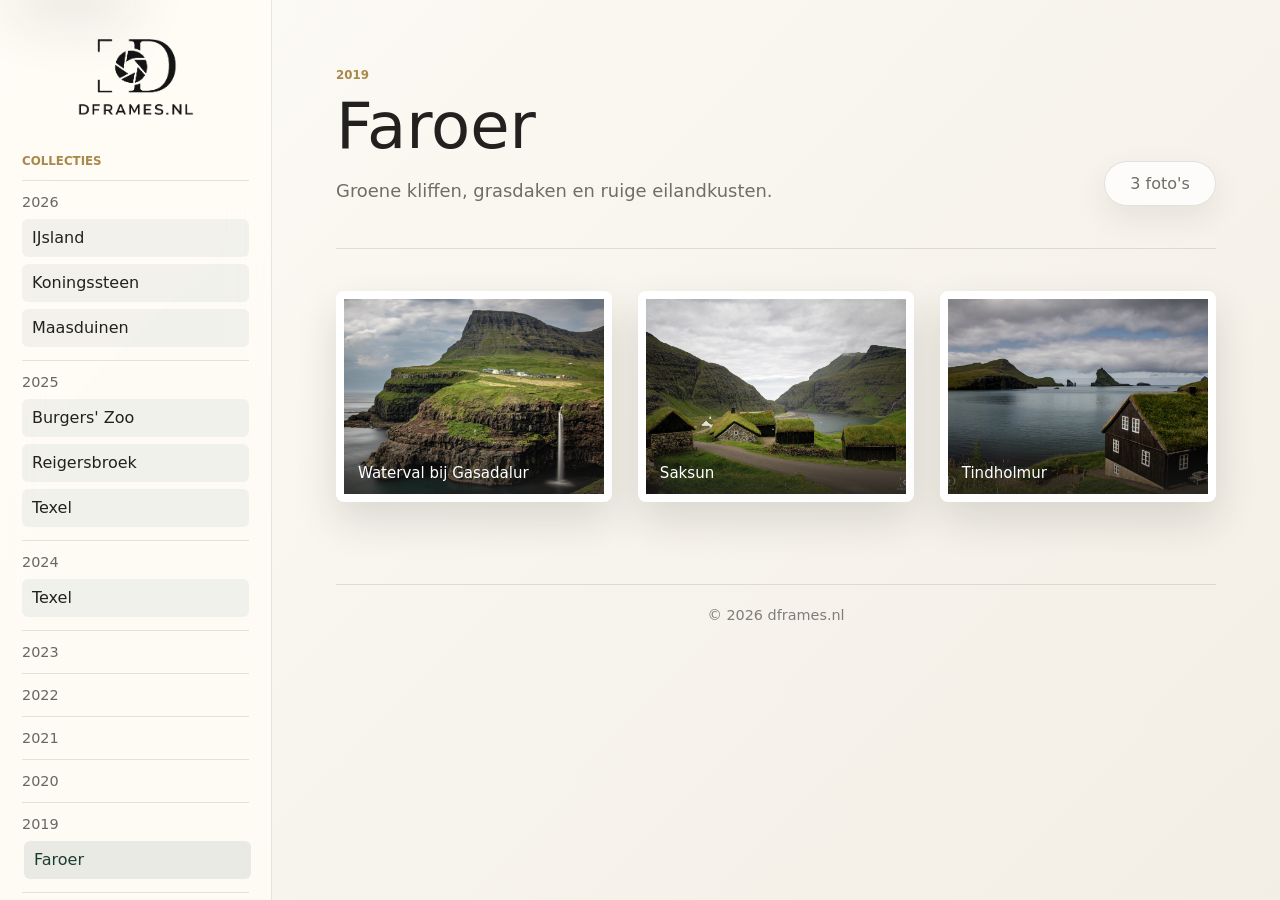
==== 2019/Faroer/index.html @ ef4f45d5 "24-5-2026" ====
<!doctype html>
<html lang="nl">
<head>
  <meta charset="utf-8">
  <meta name="viewport" content="width=device-width, initial-scale=1">
  <title>Faroer 2019 | DFRAMES.NL</title>
  <meta name="description" content="Fotoserie Faroer 2019 van DFRAMES.NL.">
  <link rel="icon" href="../../assets/favicon.ico" sizes="any">
  <link rel="icon" href="../../assets/favicon-32.png" type="image/png">
  <link rel="apple-touch-icon" href="../../assets/apple-touch-icon.png">
  <link rel="preload" href="../../assets/dframes-logo-clean.png" as="image">
  <link rel="stylesheet" href="../../styles.css">
</head>
<body data-base-path="../../" data-page="gallery" data-year="2019" data-subject="faroer">
  <a class="skip-link" href="#inhoud">Naar inhoud</a>

  <aside class="site-sidebar" aria-label="Hoofdmenu">
    <a class="brand" href="../../index.html" aria-label="DFRAMES.NL home">
      <img src="../../assets/dframes-logo-clean.png" alt="DFRAMES.NL" draggable="false">
    </a>
    <button class="menu-toggle" type="button" aria-expanded="false" aria-controls="collections-menu" aria-label="Collecties openen" data-menu-toggle>
      <span aria-hidden="true"></span>
    </button>
    <nav class="year-nav" id="collections-menu" aria-label="Fotocollecties">
      <div class="nav-kicker">Collecties</div>
      <ul class="nav-years" data-nav-years></ul>
    </nav>
  </aside>

  <main class="site-main" id="inhoud">
    <section class="gallery-header" aria-labelledby="page-title">
      <div>
        <p class="eyebrow">2019</p>
        <h1 id="page-title">Faroer</h1>
        <p class="lead">Groene kliffen, grasdaken en ruige eilandkusten.</p>
      </div>
      <div class="gallery-count" data-gallery-count>0 foto's</div>
    </section>

    <section class="gallery-shell" aria-label="Foto's Faroer">
      <div class="gallery-grid" data-gallery-grid></div>
    </section>

    <footer class="site-footer">
      &copy; <span data-current-year>2026</span> dframes.nl
    </footer>
  </main>

  <div class="lightbox" data-lightbox hidden>
    <button class="lightbox__close" type="button" data-lightbox-close aria-label="Sluiten">&times;</button>
    <button class="lightbox__nav lightbox__nav--prev" type="button" data-lightbox-prev aria-label="Vorige foto">&lsaquo;</button>
    <button class="lightbox__stage protected-media" type="button" data-lightbox-close aria-label="Foto sluiten">
      <img src="" alt="" draggable="false" data-lightbox-image>
    </button>
    <button class="lightbox__nav lightbox__nav--next" type="button" data-lightbox-next aria-label="Volgende foto">&rsaquo;</button>
    <p class="lightbox__caption" data-lightbox-caption></p>
  </div>

  <script src="../../site-data.js"></script>
  <script src="../../script.js"></script>
</body>
</html>
---- styles.css ----
﻿:root {
  color-scheme: light;
  --ink: #22211f;
  --muted: #706d66;
  --paper: #f3efe7;
  --panel: rgba(255, 255, 255, 0.86);
  --line: rgba(34, 33, 31, 0.12);
  --accent: #607f73;
  --accent-soft: rgba(96, 127, 115, 0.13);
  --warm: #a8894b;
  --shadow: 0 22px 60px rgba(34, 33, 31, 0.12);
}

* {
  box-sizing: border-box;
}

html {
  min-height: 100%;
  background: var(--paper);
}

body {
  min-height: 100%;
  margin: 0;
  background:
    linear-gradient(135deg, rgba(255, 253, 248, 0.9), rgba(243, 239, 231, 0.94)),
    linear-gradient(90deg, rgba(96, 127, 115, 0.07), rgba(168, 137, 75, 0.12));
  color: var(--ink);
  font-family: ui-sans-serif, system-ui, -apple-system, BlinkMacSystemFont, "Segoe UI", sans-serif;
  font-weight: 400;
  letter-spacing: 0;
}

body.has-lightbox {
  overflow: hidden;
}

a {
  color: inherit;
  text-decoration: none;
}

img {
  display: block;
  max-width: 100%;
  -webkit-user-drag: none;
  user-select: none;
}

button {
  font: inherit;
}

.skip-link {
  position: fixed;
  top: 12px;
  left: 12px;
  z-index: 100;
  transform: translateY(-140%);
  border-radius: 4px;
  background: #fff;
  color: var(--ink);
  padding: 10px 12px;
  box-shadow: var(--shadow);
}

.skip-link:focus {
  transform: translateY(0);
}

.site-sidebar {
  position: fixed;
  inset: 0 auto 0 0;
  z-index: 20;
  width: 272px;
  overflow-y: auto;
  background: rgba(255, 252, 246, 0.82);
  border-right: 1px solid rgba(34, 33, 31, 0.1);
  color: var(--ink);
  padding: 28px 22px;
  backdrop-filter: blur(18px);
}

.brand {
  display: block;
  width: 132px;
  margin: 0 auto;
}

.brand img {
  width: 100%;
  height: auto;
}

.menu-toggle {
  display: none;
}

.year-nav {
  margin-top: 28px;
}

.nav-kicker,
.eyebrow {
  margin: 0 0 12px;
  color: var(--warm);
  font-size: 0.74rem;
  font-weight: 600;
  letter-spacing: 0;
  text-transform: uppercase;
}

.nav-years,
.nav-subjects {
  margin: 0;
  padding: 0;
  list-style: none;
}

.nav-year {
  padding: 13px 0;
  border-top: 1px solid var(--line);
}

.nav-year:last-child {
  border-bottom: 1px solid var(--line);
}

.nav-year__label {
  color: rgba(34, 33, 31, 0.68);
  font-size: 0.9rem;
  font-weight: 500;
}

.nav-subjects {
  display: grid;
  gap: 7px;
  margin-top: 9px;
}

.nav-subjects:empty {
  display: none;
}

.nav-subjects a {
  display: flex;
  align-items: center;
  min-height: 38px;
  border-radius: 6px;
  padding: 8px 10px;
  color: var(--ink);
  background: rgba(96, 127, 115, 0.08);
  transition: background 180ms ease, color 180ms ease, transform 180ms ease;
}

.nav-subjects a:hover,
.nav-subjects a:focus-visible,
.nav-subjects a.is-active {
  background: var(--accent-soft);
  color: #1b3c32;
  outline: none;
  transform: translateX(2px);
}

.site-main {
  min-height: 100vh;
  margin-left: 272px;
  padding: 38px clamp(24px, 5vw, 76px) 76px;
}

.home-hero {
  display: grid;
  justify-items: center;
  padding: 2px 0 26px;
  text-align: center;
  border-bottom: 1px solid var(--line);
}

.home-logo {
  width: min(260px, 56vw);
}

.home-logo img {
  width: 100%;
  height: auto;
}

.lead {
  max-width: 620px;
  margin: 0;
  color: var(--muted);
  font-size: clamp(1rem, 1.4vw, 1.18rem);
  line-height: 1.65;
}

.home-carousel-section,
.gallery-shell {
  padding-top: 42px;
}

.section-heading {
  display: flex;
  align-items: end;
  justify-content: space-between;
  gap: 24px;
  margin-bottom: 22px;
}

.section-heading h1,
.gallery-header h1 {
  margin: 0;
  font-size: clamp(2.4rem, 5vw, 5rem);
  font-weight: 500;
  line-height: 1;
}

.text-link {
  display: inline-flex;
  align-items: center;
  min-height: 40px;
  border: 1px solid var(--line);
  border-radius: 999px;
  background: rgba(255, 255, 255, 0.68);
  padding: 8px 16px;
  color: var(--accent);
  font-weight: 500;
  box-shadow: 0 12px 28px rgba(34, 33, 31, 0.07);
}

.text-link:hover,
.text-link:focus-visible {
  border-color: rgba(96, 127, 115, 0.35);
  background: #fff;
  outline: none;
}

.home-carousel {
  position: relative;
  width: min(920px, 100%);
  margin: 0 auto;
}

.carousel-viewport {
  overflow: hidden;
  border-radius: 8px;
}

.carousel-track {
  display: flex;
  transition: transform 700ms ease;
  will-change: transform;
}

.carousel-slide {
  position: relative;
  flex: 0 0 100%;
  display: block;
  border: 0;
  background: transparent;
  color: #fff;
  cursor: zoom-in;
  padding: 0;
  text-align: left;
}

.carousel-slide img {
  width: 100%;
  height: clamp(300px, 54vh, 540px);
  object-fit: contain;
  background: #fff;
  border: 8px solid #fff;
  border-radius: 8px;
  box-shadow: var(--shadow);
  pointer-events: none;
}

.carousel-caption {
  position: absolute;
  left: 26px;
  bottom: 24px;
  max-width: min(520px, calc(100% - 52px));
  border-radius: 999px;
  background: rgba(34, 33, 31, 0.58);
  padding: 10px 16px;
  font-size: 1rem;
  font-weight: 500;
  backdrop-filter: blur(12px);
}

.carousel-caption:empty {
  display: none;
}

.carousel-button {
  position: absolute;
  top: 50%;
  z-index: 5;
  display: grid;
  width: 46px;
  height: 46px;
  place-items: center;
  border: 1px solid rgba(255, 255, 255, 0.74);
  border-radius: 999px;
  background: rgba(255, 255, 255, 0.72);
  color: var(--ink);
  cursor: pointer;
  font-size: 2rem;
  line-height: 1;
  transform: translateY(-50%);
  box-shadow: 0 14px 34px rgba(34, 33, 31, 0.14);
}

.carousel-button:hover,
.carousel-button:focus-visible {
  background: #fff;
  outline: none;
}

.carousel-button--prev {
  left: 18px;
}

.carousel-button--next {
  right: 18px;
}

.carousel-dots {
  display: flex;
  justify-content: center;
  gap: 8px;
  margin-top: 16px;
}

.carousel-dot {
  width: 9px;
  height: 9px;
  border: 0;
  border-radius: 999px;
  background: rgba(34, 33, 31, 0.22);
  padding: 0;
  cursor: pointer;
}

.carousel-dot.is-active {
  width: 28px;
  background: var(--accent);
}

.gallery-header {
  display: grid;
  grid-template-columns: minmax(0, 1fr) auto;
  align-items: end;
  gap: 24px;
  padding: 30px 0 42px;
  border-bottom: 1px solid var(--line);
}

.gallery-header .lead {
  margin-top: 18px;
}

.gallery-count {
  min-width: 112px;
  border: 1px solid var(--line);
  border-radius: 999px;
  background: rgba(255, 255, 255, 0.72);
  padding: 12px 16px;
  color: var(--muted);
  font-weight: 500;
  text-align: center;
  box-shadow: 0 12px 30px rgba(34, 33, 31, 0.08);
}

.site-footer {
  margin-top: clamp(46px, 7vw, 82px);
  border-top: 1px solid var(--line);
  padding-top: 22px;
  color: rgba(34, 33, 31, 0.56);
  font-size: 0.9rem;
  text-align: center;
}

.gallery-grid {
  display: grid;
  grid-template-columns: repeat(auto-fit, minmax(260px, 1fr));
  gap: clamp(16px, 2vw, 28px);
}

.photo-card {
  position: relative;
  display: block;
  width: 100%;
  overflow: hidden;
  border: 8px solid #fff;
  border-radius: 8px;
  background: #fff;
  padding: 0;
  cursor: zoom-in;
  box-shadow: 0 18px 42px rgba(34, 33, 31, 0.14);
  transition: transform 200ms ease, box-shadow 200ms ease;
}

.photo-card::before {
  content: "";
  display: block;
  aspect-ratio: 4 / 3;
}

.photo-card img {
  position: absolute;
  inset: 0;
  width: 100%;
  height: 100%;
  object-fit: cover;
  pointer-events: none;
}

.photo-card:hover,
.photo-card:focus-visible {
  transform: translateY(-3px);
  box-shadow: 0 24px 60px rgba(34, 33, 31, 0.18);
  outline: none;
}

.photo-card__guard {
  position: absolute;
  inset: 0;
  z-index: 1;
}

.photo-card__caption {
  position: absolute;
  inset: auto 0 0;
  z-index: 2;
  display: block;
  min-height: 52px;
  padding: 26px 14px 12px;
  background: linear-gradient(180deg, transparent, rgba(34, 33, 31, 0.62));
  color: #fff;
  font-size: 0.94rem;
  font-weight: 500;
  text-align: left;
}

.photo-card__caption:empty {
  display: none;
}

.empty-gallery {
  grid-column: 1 / -1;
  display: grid;
  min-height: 260px;
  place-items: center;
  gap: 8px;
  border: 1px dashed rgba(34, 33, 31, 0.2);
  border-radius: 8px;
  background: rgba(255, 255, 255, 0.64);
  color: var(--muted);
  text-align: center;
}

.empty-gallery strong {
  color: var(--ink);
  font-size: 1.18rem;
  font-weight: 500;
}

.lightbox[hidden] {
  display: none;
}

.lightbox {
  position: fixed;
  inset: 0;
  z-index: 60;
  display: grid;
  grid-template-rows: 1fr auto;
  place-items: center;
  gap: 18px;
  background: rgba(20, 20, 20, 0.86);
  padding: clamp(18px, 4vw, 48px);
}

.lightbox__stage {
  display: grid;
  width: auto;
  max-width: calc(100vw - 36px);
  max-height: 78vh;
  border: 0;
  background: transparent;
  padding: 0;
  cursor: zoom-out;
}

.lightbox__stage img {
  width: auto;
  max-width: min(1120px, calc(100vw - 36px));
  max-height: calc(78vh - 16px);
  object-fit: contain;
  border: 6px solid #fff;
  border-radius: 8px;
  background: #fff;
  box-shadow: 0 30px 120px rgba(0, 0, 0, 0.38);
  pointer-events: none;
}

.lightbox__caption {
  min-height: 1.4em;
  margin: 0;
  color: rgba(255, 255, 255, 0.86);
  font-weight: 500;
}

.lightbox__close {
  position: fixed;
  top: 18px;
  right: 18px;
  z-index: 70;
  display: grid;
  width: 44px;
  height: 44px;
  place-items: center;
  border: 1px solid rgba(255, 255, 255, 0.22);
  border-radius: 50%;
  background: rgba(255, 255, 255, 0.12);
  color: #fff;
  cursor: pointer;
  font-size: 1.8rem;
  line-height: 1;
}

.lightbox__nav {
  position: fixed;
  top: 50%;
  z-index: 70;
  display: grid;
  width: 54px;
  height: 54px;
  place-items: center;
  border: 1px solid rgba(255, 255, 255, 0.32);
  border-radius: 50%;
  background: rgba(255, 255, 255, 0.16);
  color: #fff;
  cursor: pointer;
  font-size: 2.6rem;
  line-height: 1;
  transform: translateY(-50%);
}

.lightbox__nav:hover,
.lightbox__nav:focus-visible {
  background: rgba(255, 255, 255, 0.28);
  outline: none;
}

.lightbox__nav--prev {
  left: clamp(16px, 4vw, 42px);
}

.lightbox__nav--next {
  right: clamp(16px, 4vw, 42px);
}

@media (max-width: 980px) {
  .site-sidebar {
    position: sticky;
    top: 0;
    display: grid;
    grid-template-columns: 44px minmax(0, 1fr) 44px;
    align-items: center;
    gap: 10px;
    width: auto;
    max-height: none;
    padding: 12px 16px;
    border-right: 0;
    border-bottom: 1px solid rgba(34, 33, 31, 0.1);
  }

  .brand {
    grid-column: 2;
    width: 104px;
    max-width: 42vw;
  }

  .menu-toggle {
    display: grid;
    grid-column: 3;
    width: 42px;
    height: 42px;
    place-items: center;
    justify-self: end;
    border: 1px solid var(--line);
    border-radius: 50%;
    background: rgba(255, 255, 255, 0.62);
    color: var(--ink);
    cursor: pointer;
  }

  .menu-toggle:hover,
  .menu-toggle:focus-visible {
    background: #fff;
    outline: none;
  }

  .menu-toggle span,
  .menu-toggle span::before,
  .menu-toggle span::after {
    display: block;
    width: 20px;
    height: 2px;
    border-radius: 999px;
    background: currentColor;
    transition: transform 180ms ease, opacity 180ms ease;
  }

  .menu-toggle span {
    position: relative;
  }

  .menu-toggle span::before,
  .menu-toggle span::after {
    content: "";
    position: absolute;
    left: 0;
  }

  .menu-toggle span::before {
    transform: translateY(-7px);
  }

  .menu-toggle span::after {
    transform: translateY(7px);
  }

  .site-sidebar.is-menu-open .menu-toggle span {
    background: transparent;
  }

  .site-sidebar.is-menu-open .menu-toggle span::before {
    transform: rotate(45deg);
  }

  .site-sidebar.is-menu-open .menu-toggle span::after {
    transform: rotate(-45deg);
  }

  .site-sidebar.is-menu-open {
    max-height: 100svh;
  }

  .year-nav {
    display: none;
    grid-column: 1 / -1;
    width: 100%;
    margin-top: 4px;
    padding-top: 12px;
    border-top: 1px solid var(--line);
  }

  .site-sidebar.is-menu-open .year-nav {
    display: block;
  }

  .nav-years {
    display: grid;
    grid-template-columns: repeat(auto-fit, minmax(190px, 1fr));
    gap: 12px;
  }

  .nav-year {
    min-width: 0;
    border: 1px solid var(--line);
    border-radius: 8px;
    padding: 12px;
  }

  .nav-year:last-child {
    border-bottom: 1px solid var(--line);
  }

  .nav-subjects a {
    width: 100%;
    box-sizing: border-box;
    line-height: 1.22;
    white-space: normal;
    overflow-wrap: break-word;
  }

  .site-main {
    margin-left: 0;
    padding: 22px 20px 56px;
  }

  body[data-page="home"] .site-main {
    padding-top: 14px;
  }

  body[data-page="home"] .home-hero {
    display: none;
  }

  body[data-page="home"] .home-carousel-section {
    display: flex;
    flex-direction: column;
    padding-top: 0;
  }

  body[data-page="home"] .home-carousel {
    order: 1;
  }

  body[data-page="home"] .section-heading {
    order: 2;
    align-items: center;
    margin: 14px 0 0;
  }

  body[data-page="home"] .section-heading h1 {
    font-size: clamp(1.35rem, 6vw, 1.9rem);
  }

  body[data-page="home"] .section-heading .eyebrow {
    margin-bottom: 4px;
  }

  .gallery-header {
    grid-template-columns: 1fr;
    gap: 16px;
    padding: 22px 0 28px;
  }

  .gallery-header h1 {
    font-size: clamp(1.8rem, 8vw, 2.4rem);
  }
}

@media (max-width: 640px) {
  .nav-years {
    grid-template-columns: 1fr;
  }

  .section-heading {
    align-items: start;
    flex-direction: column;
  }

  .section-heading h1,
  .gallery-header h1 {
    font-size: 2rem;
  }

  body[data-page="home"] .section-heading {
    align-items: center;
    flex-direction: row;
  }

  body[data-page="home"] .section-heading h1 {
    font-size: 1.45rem;
  }

  .carousel-slide img {
    height: min(66vw, 280px);
  }

  .carousel-button {
    width: 40px;
    height: 40px;
    font-size: 1.7rem;
  }

  .carousel-caption {
    left: 18px;
    bottom: 18px;
  }

  .lightbox__nav {
    width: 44px;
    height: 44px;
    font-size: 2rem;
  }

  .gallery-grid {
    grid-template-columns: 1fr;
  }
}
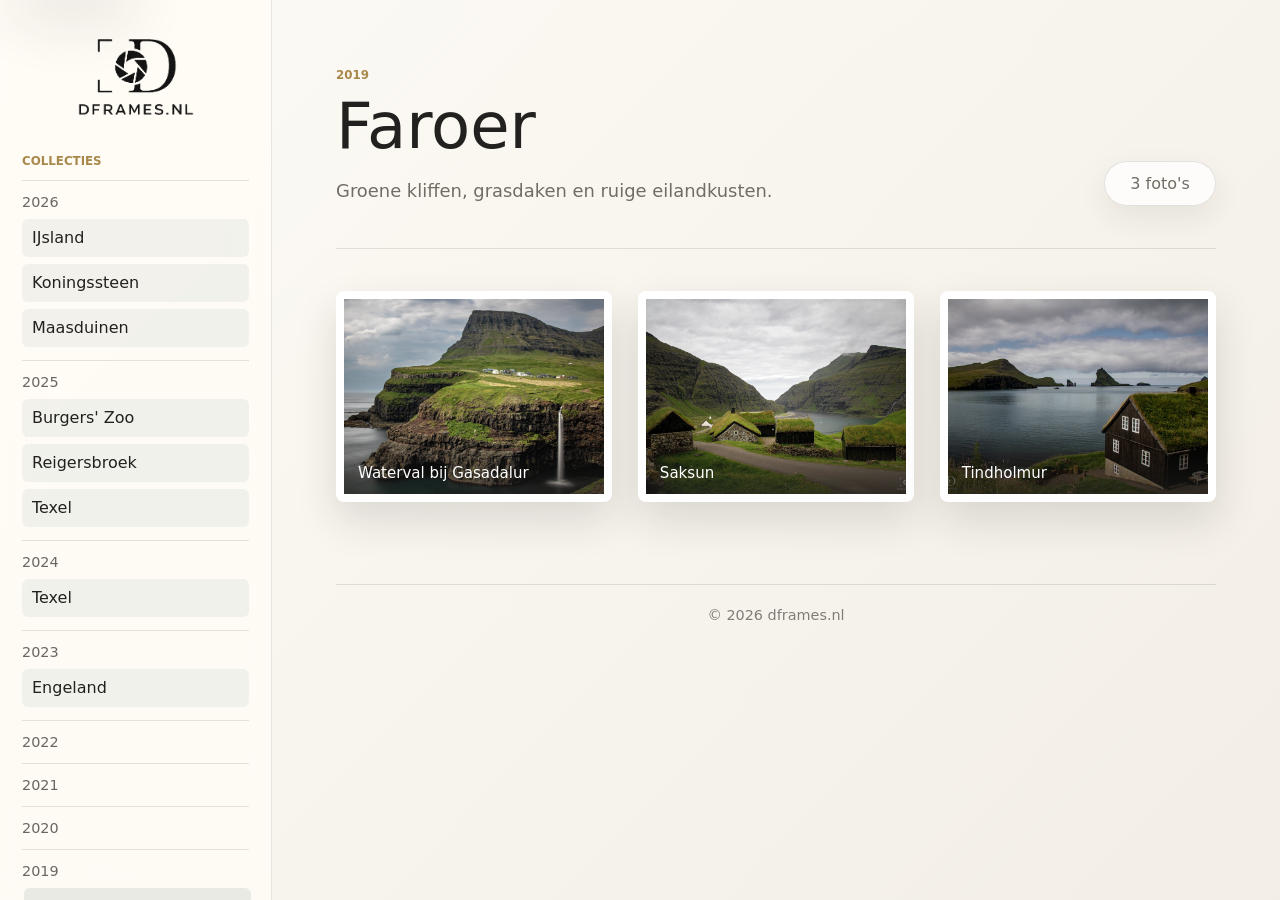
==== commit dd92ce7c: "24-5-2026_3" ====
--- a/2019/Faroer/index.html
+++ b/2019/Faroer/index.html
@@ -9,7 +9,7 @@
   <link rel="icon" href="../../assets/favicon-32.png" type="image/png">
   <link rel="apple-touch-icon" href="../../assets/apple-touch-icon.png">
   <link rel="preload" href="../../assets/dframes-logo-clean.png" as="image">
-  <link rel="stylesheet" href="../../styles.css">
+  <link rel="stylesheet" href="../../styles.css?v=20260524-3">
 </head>
 <body data-base-path="../../" data-page="gallery" data-year="2019" data-subject="faroer">
   <a class="skip-link" href="#inhoud">Naar inhoud</a>
@@ -56,7 +56,7 @@
     <p class="lightbox__caption" data-lightbox-caption></p>
   </div>
 
-  <script src="../../site-data.js"></script>
-  <script src="../../script.js"></script>
+  <script src="../../site-data.js?v=20260524-3"></script>
+  <script src="../../script.js?v=20260524-3"></script>
 </body>
 </html>
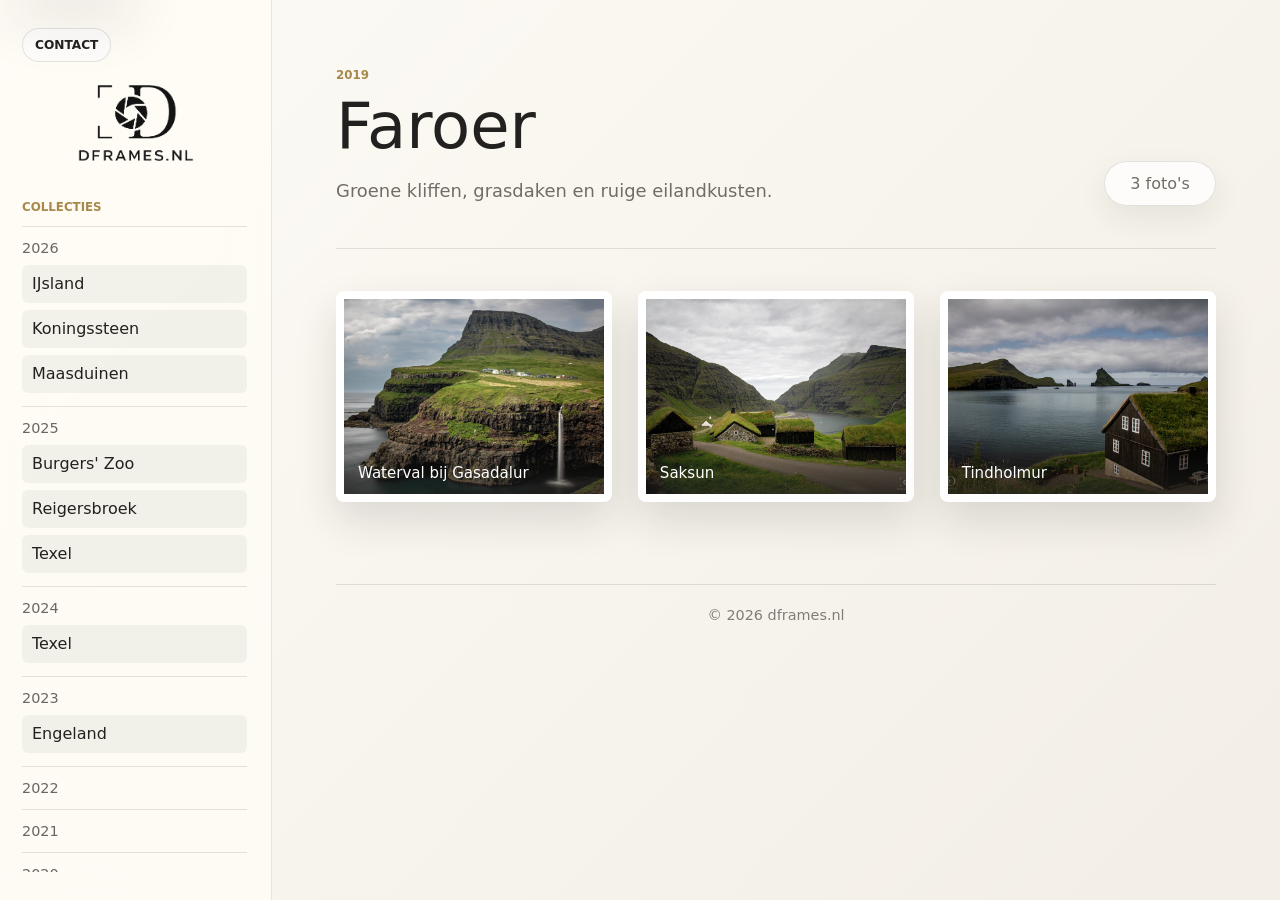
==== commit b5620ce7: "2" ====
--- a/2019/Faroer/index.html
+++ b/2019/Faroer/index.html
@@ -9,18 +9,23 @@
   <link rel="icon" href="../../assets/favicon-32.png" type="image/png">
   <link rel="apple-touch-icon" href="../../assets/apple-touch-icon.png">
   <link rel="preload" href="../../assets/dframes-logo-clean.png" as="image">
-  <link rel="stylesheet" href="../../styles.css?v=20260524-3">
+  <link rel="stylesheet" href="../../styles.css?v=20260524-8">
 </head>
 <body data-base-path="../../" data-page="gallery" data-year="2019" data-subject="faroer">
   <a class="skip-link" href="#inhoud">Naar inhoud</a>
 
   <aside class="site-sidebar" aria-label="Hoofdmenu">
+    <a class="top-contact" href="mailto:info@dframes.nl" aria-label="Mail DFRAMES.NL via info@dframes.nl">Contact</a>
     <a class="brand" href="../../index.html" aria-label="DFRAMES.NL home">
       <img src="../../assets/dframes-logo-clean.png" alt="DFRAMES.NL" draggable="false">
     </a>
     <button class="menu-toggle" type="button" aria-expanded="false" aria-controls="collections-menu" aria-label="Collecties openen" data-menu-toggle>
       <span aria-hidden="true"></span>
     </button>
+    <a class="sidebar-contact" href="mailto:info@dframes.nl" aria-label="Mail DFRAMES.NL via info@dframes.nl">
+      <span>Contact</span>
+      <strong>info@dframes.nl</strong>
+    </a>
     <nav class="year-nav" id="collections-menu" aria-label="Fotocollecties">
       <div class="nav-kicker">Collecties</div>
       <ul class="nav-years" data-nav-years></ul>
@@ -56,7 +61,7 @@
     <p class="lightbox__caption" data-lightbox-caption></p>
   </div>
 
-  <script src="../../site-data.js?v=20260524-3"></script>
-  <script src="../../script.js?v=20260524-3"></script>
+  <script src="../../site-data.js?v=20260524-8"></script>
+  <script src="../../script.js?v=20260524-8"></script>
 </body>
 </html>
--- a/styles.css
+++ b/styles.css
@@ -1,4 +1,4 @@
-﻿:root {
+:root {
   color-scheme: light;
   --ink: #22211f;
   --muted: #706d66;
@@ -71,6 +71,8 @@
 
 .site-sidebar {
   position: fixed;
+  display: flex;
+  flex-direction: column;
   inset: 0 auto 0 0;
   z-index: 20;
   width: 272px;
@@ -82,10 +84,37 @@
   backdrop-filter: blur(18px);
 }
 
+.top-contact {
+  align-self: flex-start;
+  display: inline-flex;
+  min-height: 34px;
+  align-items: center;
+  justify-content: center;
+  padding: 7px 12px;
+  border: 1px solid rgba(34, 33, 31, 0.12);
+  border-radius: 999px;
+  background: rgba(255, 255, 255, 0.58);
+  color: var(--ink);
+  font-size: 0.76rem;
+  font-weight: 600;
+  line-height: 1;
+  text-transform: uppercase;
+  transition: background 180ms ease, border-color 180ms ease, color 180ms ease, transform 180ms ease;
+}
+
+.top-contact:hover,
+.top-contact:focus-visible {
+  border-color: rgba(96, 127, 115, 0.36);
+  background: var(--accent-soft);
+  color: #1b3c32;
+  outline: none;
+  transform: translateY(-1px);
+}
+
 .brand {
   display: block;
   width: 132px;
-  margin: 0 auto;
+  margin: 12px auto 0;
 }
 
 .brand img {
@@ -98,7 +127,11 @@
 }
 
 .year-nav {
+  flex: 1 1 auto;
+  min-height: 0;
   margin-top: 28px;
+  overflow-y: auto;
+  padding-right: 2px;
 }
 
 .nav-kicker,
@@ -163,6 +196,41 @@
   transform: translateX(2px);
 }
 
+.sidebar-contact {
+  display: none;
+  gap: 3px;
+  margin-top: 22px;
+  padding: 13px 14px;
+  border: 1px solid rgba(34, 33, 31, 0.12);
+  border-radius: 8px;
+  background: rgba(255, 255, 255, 0.58);
+  color: var(--ink);
+  box-shadow: 0 12px 28px rgba(34, 33, 31, 0.06);
+  transition: background 180ms ease, border-color 180ms ease, transform 180ms ease;
+}
+
+.sidebar-contact span {
+  color: var(--warm);
+  font-size: 0.74rem;
+  font-weight: 600;
+  letter-spacing: 0;
+  text-transform: uppercase;
+}
+
+.sidebar-contact strong {
+  font-size: 0.95rem;
+  font-weight: 600;
+}
+
+.sidebar-contact:hover,
+.sidebar-contact:focus-visible {
+  border-color: rgba(96, 127, 115, 0.36);
+  background: var(--accent-soft);
+  color: #1b3c32;
+  outline: none;
+  transform: translateY(-1px);
+}
+
 .site-main {
   min-height: 100vh;
   margin-left: 272px;
@@ -184,6 +252,14 @@
 .home-logo img {
   width: 100%;
   height: auto;
+}
+
+.home-tagline {
+  max-width: 620px;
+  margin: 18px auto 0;
+  color: var(--muted);
+  font-size: 1.05rem;
+  line-height: 1.55;
 }
 
 .lead {
@@ -577,10 +653,20 @@
     border-bottom: 1px solid rgba(34, 33, 31, 0.1);
   }
 
+  .top-contact {
+    position: absolute;
+    top: 12px;
+    left: 16px;
+    min-height: 42px;
+    padding: 0 11px;
+    font-size: 0.7rem;
+  }
+
   .brand {
     grid-column: 2;
     width: 104px;
     max-width: 42vw;
+    margin: 0 auto;
   }
 
   .menu-toggle {
@@ -650,6 +736,10 @@
   }
 
   .year-nav {
+    flex: none;
+    min-height: auto;
+    overflow-y: visible;
+    padding-right: 0;
     display: none;
     grid-column: 1 / -1;
     width: 100%;
@@ -687,6 +777,16 @@
     overflow-wrap: break-word;
   }
 
+  .sidebar-contact {
+    display: none;
+    grid-column: 1 / -1;
+    margin-top: 12px;
+  }
+
+  .site-sidebar.is-menu-open .sidebar-contact {
+    display: grid;
+  }
+
   .site-main {
     margin-left: 0;
     padding: 22px 20px 56px;
@@ -697,7 +797,19 @@
   }
 
   body[data-page="home"] .home-hero {
+    display: grid;
+    padding: 10px 0 18px;
+    border-bottom: 0;
+  }
+
+  body[data-page="home"] .home-logo {
     display: none;
+  }
+
+  body[data-page="home"] .home-tagline {
+    max-width: 34rem;
+    margin-top: 0;
+    font-size: 1rem;
   }
 
   body[data-page="home"] .home-carousel-section {
